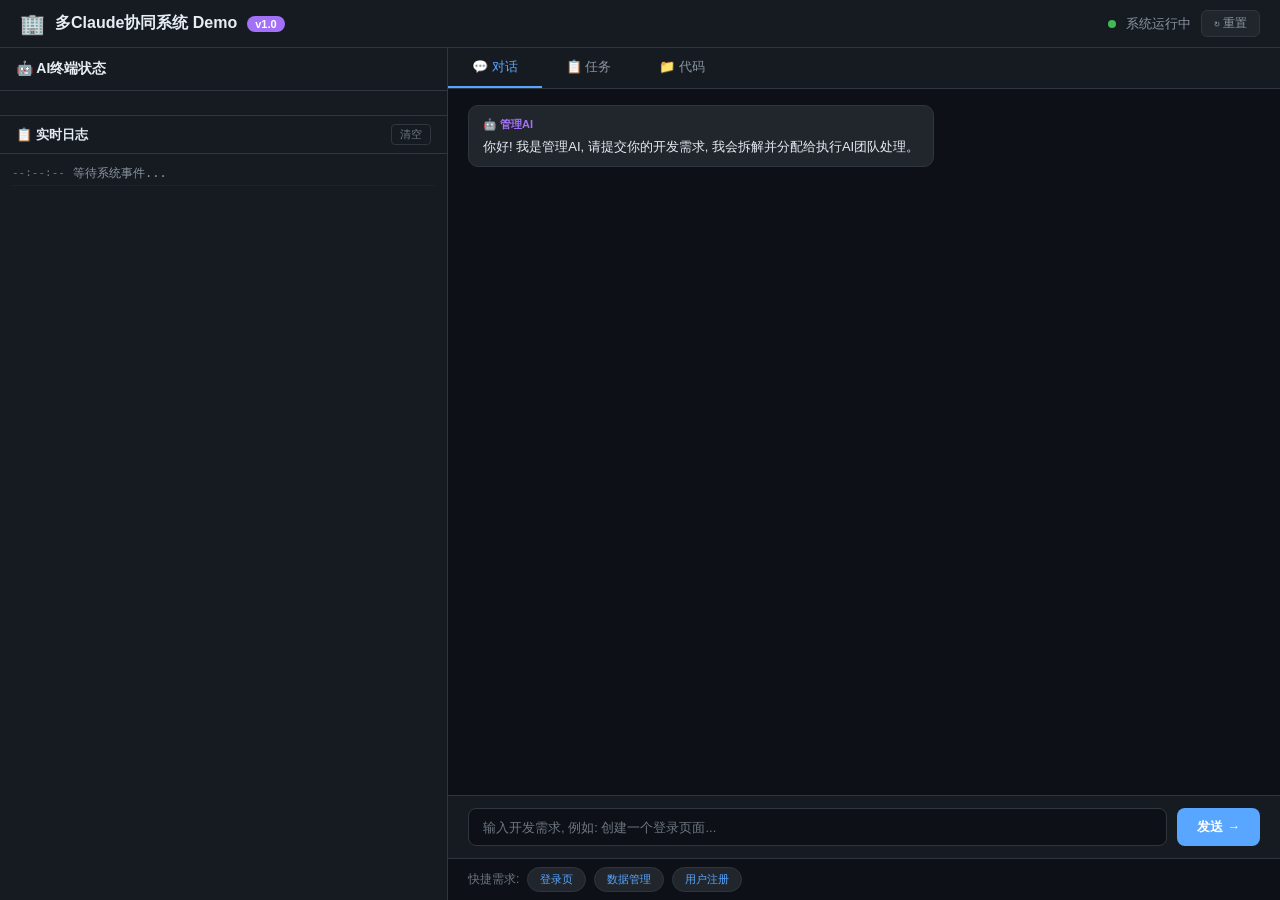
==== templates/index.html @ 0660a630 "Initial commit: ClaudeCompany project Co-Authored-By: Claude Opus 4.7 (1M context) <noreply@anthropi" ====
<!DOCTYPE html>
<html lang="zh-CN">
<head>
    <meta charset="UTF-8">
    <meta name="viewport" content="width=device-width, initial-scale=1.0">
    <title>多Claude协同系统 Demo</title>
    <link rel="stylesheet" href="/static/css/style.css">
</head>
<body>

<!-- ===== 顶部标题栏 ===== -->
<header class="topbar">
    <div class="topbar-title">
        <span class="logo-icon">🏢</span>
        <h1>多Claude协同系统 Demo</h1>
        <span class="badge">v1.0</span>
    </div>
    <div class="topbar-actions">
        <span class="status-dot" id="sysStatus"></span>
        <span id="sysStatusText">系统运行中</span>
        <button class="btn-reset" onclick="resetSystem()" title="重置系统">↻ 重置</button>
    </div>
</header>

<!-- ===== 主布局: 左面板(AI终端) + 右面板(交互区) ===== -->
<div class="main-container">

    <!-- ========== 左面板: AI终端状态 ========== -->
    <aside class="panel-left" id="panelLeft">
        <div class="panel-header">
            <h2>🤖 AI终端状态</h2>
        </div>

        <!-- AI状态卡片区 -->
        <div class="ai-cards" id="aiCards">
            <!-- 由JS动态渲染 -->
        </div>

        <!-- 实时日志区 -->
        <div class="log-section">
            <div class="log-header">
                <h3>📋 实时日志</h3>
                <button class="btn-clear" onclick="clearLogs()">清空</button>
            </div>
            <div class="log-stream" id="logStream">
                <div class="log-entry system">
                    <span class="log-time">--:--:--</span>
                    <span class="log-msg">等待系统事件...</span>
                </div>
            </div>
        </div>
    </aside>

    <!-- ========== 右面板: 人类交互区 ========== -->
    <main class="panel-right" id="panelRight">

        <!-- Tab导航 -->
        <nav class="tab-nav">
            <button class="tab-btn active" data-tab="chat">💬 对话</button>
            <button class="tab-btn" data-tab="tasks">📋 任务</button>
            <button class="tab-btn" data-tab="code">📁 代码</button>
        </nav>

        <!-- Tab: 对话 -->
        <section class="tab-content active" id="tab-chat">
            <div class="chat-messages" id="chatMessages">
                <div class="chat-msg manager">
                    <div class="msg-sender">🤖 管理AI</div>
                    <div class="msg-body">你好! 我是管理AI, 请提交你的开发需求, 我会拆解并分配给执行AI团队处理。</div>
                </div>
            </div>
            <div class="chat-input-area">
                <input type="text" id="chatInput"
                       placeholder="输入开发需求, 例如: 创建一个登录页面..."
                       onkeydown="if(event.key==='Enter')sendChat()">
                <button class="btn-send" onclick="sendChat()">发送 →</button>
            </div>
            <div class="quick-actions">
                <span>快捷需求:</span>
                <button onclick="quickTask('创建一个用户登录页面')">登录页</button>
                <button onclick="quickTask('开发数据管理列表页面和API接口')">数据管理</button>
                <button onclick="quickTask('构建用户注册功能前后端')">用户注册</button>
            </div>
        </section>

        <!-- Tab: 任务 -->
        <section class="tab-content" id="tab-tasks">
            <div class="task-list" id="taskList">
                <div class="task-empty">暂无任务, 请在对话中提交需求</div>
            </div>
        </section>

        <!-- Tab: 代码 -->
        <section class="tab-content" id="tab-code">
            <div class="code-layout">
                <div class="file-tree" id="fileTree">
                    <div class="file-tree-empty">暂无文件</div>
                </div>
                <div class="code-viewer" id="codeViewer">
                    <div class="code-placeholder">
                        <span class="code-icon">📄</span>
                        <p>选择左侧文件查看代码</p>
                    </div>
                </div>
            </div>
        </section>
    </main>
</div>

<script src="/static/js/app.js"></script>
</body>
</html>
---- static/css/style.css ----
/* ================================================================
   多Claude协同系统 Demo - 样式
   暗色终端主题, 两栏布局
   ================================================================ */

/* ---- CSS变量 ---- */
:root {
    --bg-primary: #0d1117;
    --bg-secondary: #161b22;
    --bg-tertiary: #21262d;
    --border: #30363d;
    --text-primary: #e6edf3;
    --text-secondary: #8b949e;
    --text-muted: #6e7681;
    --accent-green: #3fb950;
    --accent-blue: #58a6ff;
    --accent-yellow: #d2991d;
    --accent-red: #f85149;
    --accent-purple: #a371f7;
    --font-mono: 'Cascadia Code', 'Fira Code', 'JetBrains Mono', 'Consolas', monospace;
    --font-sans: -apple-system, BlinkMacSystemFont, 'Segoe UI', sans-serif;
}

/* ---- 全局重置 ---- */
* { margin: 0; padding: 0; box-sizing: border-box; }

body {
    font-family: var(--font-sans);
    background: var(--bg-primary);
    color: var(--text-primary);
    height: 100vh;
    overflow: hidden;
    display: flex;
    flex-direction: column;
}

/* ---- 顶部标题栏 ---- */
.topbar {
    display: flex;
    justify-content: space-between;
    align-items: center;
    padding: 0 20px;
    height: 48px;
    background: var(--bg-secondary);
    border-bottom: 1px solid var(--border);
    flex-shrink: 0;
}

.topbar-title {
    display: flex;
    align-items: center;
    gap: 10px;
}

.topbar-title h1 {
    font-size: 16px;
    font-weight: 600;
    color: var(--text-primary);
}

.logo-icon { font-size: 20px; }

.badge {
    font-size: 11px;
    padding: 2px 8px;
    border-radius: 10px;
    background: var(--accent-purple);
    color: white;
    font-weight: 600;
}

.topbar-actions {
    display: flex;
    align-items: center;
    gap: 10px;
    font-size: 13px;
    color: var(--text-secondary);
}

.status-dot {
    width: 8px; height: 8px;
    border-radius: 50%;
    background: var(--accent-green);
    animation: pulse 2s infinite;
}

@keyframes pulse {
    0%, 100% { opacity: 1; }
    50% { opacity: 0.4; }
}

.btn-reset {
    padding: 4px 12px;
    background: var(--bg-tertiary);
    color: var(--text-secondary);
    border: 1px solid var(--border);
    border-radius: 6px;
    cursor: pointer;
    font-size: 12px;
    transition: all 0.2s;
}
.btn-reset:hover { color: var(--accent-red); border-color: var(--accent-red); }

/* ---- 主布局 ---- */
.main-container {
    display: flex;
    flex: 1;
    overflow: hidden;
}

/* ---- 左面板: AI终端 ---- */
.panel-left {
    width: 35%;
    min-width: 380px;
    max-width: 480px;
    background: var(--bg-secondary);
    border-right: 1px solid var(--border);
    display: flex;
    flex-direction: column;
    overflow: hidden;
}

.panel-header {
    padding: 12px 16px;
    border-bottom: 1px solid var(--border);
}

.panel-header h2 {
    font-size: 14px;
    font-weight: 600;
    color: var(--text-primary);
}

/* AI状态卡片 */
.ai-cards {
    padding: 12px;
    display: flex;
    flex-direction: column;
    gap: 8px;
    flex-shrink: 0;
}

.ai-card {
    background: var(--bg-tertiary);
    border: 1px solid var(--border);
    border-radius: 8px;
    padding: 10px 12px;
    display: flex;
    align-items: center;
    gap: 10px;
    transition: border-color 0.3s;
}

.ai-card .ai-icon { font-size: 20px; flex-shrink: 0; }

.ai-card .ai-info { flex: 1; min-width: 0; }

.ai-card .ai-name {
    font-size: 13px;
    font-weight: 600;
    color: var(--text-primary);
}

.ai-card .ai-role {
    font-size: 11px;
    color: var(--text-muted);
}

.ai-card .ai-status-indicator {
    display: flex;
    align-items: center;
    gap: 6px;
    font-size: 11px;
    flex-shrink: 0;
}

.status-light {
    width: 8px; height: 8px;
    border-radius: 50%;
    background: var(--text-muted);
}

.status-light.idle { background: var(--text-muted); }
.status-light.thinking { background: var(--accent-yellow); animation: pulse 0.8s infinite; }
.status-light.coding { background: var(--accent-blue); animation: pulse 0.6s infinite; }
.status-light.monitoring { background: var(--accent-purple); animation: pulse 0.6s infinite; }
.status-light.assigning { background: var(--accent-purple); animation: pulse 0.5s infinite; }
.status-light.done { background: var(--accent-green); }
.status-light.error { background: var(--accent-red); }

.ai-card.manager { border-left: 3px solid var(--accent-purple); }
.ai-card.frontend { border-left: 3px solid var(--accent-blue); }
.ai-card.backend { border-left: 3px solid var(--accent-green); }
.ai-card.tester { border-left: 3px solid var(--accent-yellow); }

/* 日志区 */
.log-section {
    flex: 1;
    display: flex;
    flex-direction: column;
    overflow: hidden;
    border-top: 1px solid var(--border);
}

.log-header {
    display: flex;
    justify-content: space-between;
    align-items: center;
    padding: 8px 16px;
    border-bottom: 1px solid var(--border);
}

.log-header h3 { font-size: 13px; font-weight: 600; }

.btn-clear {
    font-size: 11px;
    padding: 2px 8px;
    background: transparent;
    color: var(--text-muted);
    border: 1px solid var(--border);
    border-radius: 4px;
    cursor: pointer;
}
.btn-clear:hover { color: var(--text-primary); }

.log-stream {
    flex: 1;
    overflow-y: auto;
    padding: 8px 12px;
    font-family: var(--font-mono);
    font-size: 12px;
    line-height: 1.6;
}

.log-entry {
    display: flex;
    gap: 8px;
    padding: 2px 0;
    border-bottom: 1px solid rgba(48, 54, 61, 0.3);
}

.log-time {
    color: var(--text-muted);
    flex-shrink: 0;
    font-size: 11px;
}

.log-ai {
    color: var(--accent-blue);
    flex-shrink: 0;
    font-weight: 600;
    min-width: 70px;
}

.log-msg {
    color: var(--text-secondary);
    word-break: break-all;
}

/* ---- 右面板: 交互区 ---- */
.panel-right {
    flex: 1;
    display: flex;
    flex-direction: column;
    overflow: hidden;
    background: var(--bg-primary);
}

/* Tab导航 */
.tab-nav {
    display: flex;
    border-bottom: 1px solid var(--border);
    background: var(--bg-secondary);
    flex-shrink: 0;
}

.tab-btn {
    padding: 10px 24px;
    background: transparent;
    color: var(--text-secondary);
    border: none;
    border-bottom: 2px solid transparent;
    cursor: pointer;
    font-size: 13px;
    font-weight: 500;
    transition: all 0.2s;
}

.tab-btn:hover { color: var(--text-primary); }

.tab-btn.active {
    color: var(--accent-blue);
    border-bottom-color: var(--accent-blue);
}

/* Tab内容 */
.tab-content {
    display: none;
    flex: 1;
    overflow: hidden;
}

.tab-content.active { display: flex; flex-direction: column; }

/* ---- 对话Tab ---- */
#tab-chat {
    display: none;
    flex-direction: column;
}

#tab-chat.active { display: flex; }

.chat-messages {
    flex: 1;
    overflow-y: auto;
    padding: 16px 20px;
    display: flex;
    flex-direction: column;
    gap: 12px;
}

.chat-msg {
    max-width: 80%;
    padding: 10px 14px;
    border-radius: 10px;
    line-height: 1.5;
}

.chat-msg.human {
    align-self: flex-end;
    background: var(--accent-blue);
    color: white;
}

.chat-msg.manager {
    align-self: flex-start;
    background: var(--bg-tertiary);
    border: 1px solid var(--border);
}

.msg-sender {
    font-size: 11px;
    font-weight: 600;
    margin-bottom: 4px;
    color: var(--accent-purple);
}

.chat-msg.human .msg-sender { color: rgba(255,255,255,0.7); }

.msg-body { font-size: 13px; }

.chat-input-area {
    display: flex;
    padding: 12px 20px;
    gap: 10px;
    border-top: 1px solid var(--border);
    background: var(--bg-secondary);
}

.chat-input-area input {
    flex: 1;
    padding: 10px 14px;
    background: var(--bg-primary);
    color: var(--text-primary);
    border: 1px solid var(--border);
    border-radius: 8px;
    font-size: 13px;
    outline: none;
    transition: border-color 0.2s;
}

.chat-input-area input:focus { border-color: var(--accent-blue); }

.chat-input-area input::placeholder { color: var(--text-muted); }

.btn-send {
    padding: 10px 20px;
    background: var(--accent-blue);
    color: white;
    border: none;
    border-radius: 8px;
    cursor: pointer;
    font-size: 13px;
    font-weight: 600;
    transition: opacity 0.2s;
}
.btn-send:hover { opacity: 0.85; }

.quick-actions {
    display: flex;
    align-items: center;
    gap: 8px;
    padding: 8px 20px;
    border-top: 1px solid var(--border);
    font-size: 12px;
    color: var(--text-muted);
    flex-wrap: wrap;
}

.quick-actions button {
    padding: 4px 12px;
    background: var(--bg-tertiary);
    color: var(--accent-blue);
    border: 1px solid var(--border);
    border-radius: 14px;
    cursor: pointer;
    font-size: 11px;
    transition: all 0.2s;
}
.quick-actions button:hover {
    background: var(--accent-blue);
    color: white;
    border-color: var(--accent-blue);
}

/* ---- 任务Tab ---- */
.task-list {
    flex: 1;
    overflow-y: auto;
    padding: 16px 20px;
}

.task-empty {
    text-align: center;
    color: var(--text-muted);
    padding: 60px 20px;
    font-size: 14px;
}

.task-card {
    background: var(--bg-tertiary);
    border: 1px solid var(--border);
    border-radius: 10px;
    padding: 16px;
    margin-bottom: 12px;
}

.task-card-header {
    display: flex;
    justify-content: space-between;
    align-items: flex-start;
    margin-bottom: 10px;
}

.task-card-title {
    font-size: 14px;
    font-weight: 600;
    color: var(--text-primary);
}

.task-badge {
    font-size: 10px;
    padding: 3px 10px;
    border-radius: 12px;
    font-weight: 600;
    flex-shrink: 0;
}

.badge-pending { background: rgba(210,153,29,0.2); color: var(--accent-yellow); }
.badge-in_progress { background: rgba(88,166,255,0.2); color: var(--accent-blue); }
.badge-done { background: rgba(63,185,80,0.2); color: var(--accent-green); }
.badge-pending_approval { background: rgba(163,113,247,0.2); color: var(--accent-purple); }
.badge-approved { background: rgba(63,185,80,0.3); color: var(--accent-green); }

.subtask-list {
    margin-top: 10px;
    padding-left: 16px;
    border-left: 2px solid var(--border);
}

.subtask-item {
    display: flex;
    align-items: center;
    gap: 8px;
    padding: 4px 0;
    font-size: 12px;
    color: var(--text-secondary);
}

.subtask-dot {
    width: 6px; height: 6px;
    border-radius: 50%;
    background: var(--text-muted);
    flex-shrink: 0;
}

.subtask-dot.done { background: var(--accent-green); }

.btn-approve {
    margin-top: 10px;
    padding: 8px 20px;
    background: var(--accent-green);
    color: white;
    border: none;
    border-radius: 6px;
    cursor: pointer;
    font-size: 12px;
    font-weight: 600;
    transition: opacity 0.2s;
}
.btn-approve:hover { opacity: 0.85; }

.btn-reject {
    margin-top: 10px;
    padding: 8px 20px;
    background: transparent;
    color: var(--accent-red);
    border: 1px solid var(--accent-red);
    border-radius: 6px;
    cursor: pointer;
    font-size: 12px;
    font-weight: 600;
    transition: all 0.2s;
}
.btn-reject:hover { background: var(--accent-red); color: white; }

.approval-panel {
    margin-top: 12px;
    padding: 12px;
    background: rgba(163,113,247,0.08);
    border: 1px solid rgba(163,113,247,0.2);
    border-radius: 8px;
}

.approval-summary {
    font-size: 12px;
    line-height: 1.5;
}

/* ---- 代码Tab ---- */
.code-layout {
    display: flex;
    flex: 1;
    overflow: hidden;
}

.file-tree {
    width: 220px;
    min-width: 180px;
    background: var(--bg-secondary);
    border-right: 1px solid var(--border);
    overflow-y: auto;
    padding: 12px;
}

.file-tree-empty {
    color: var(--text-muted);
    font-size: 13px;
    text-align: center;
    padding: 40px 0;
}

.file-tree-group {
    margin-bottom: 14px;
}

.file-tree-group-title {
    font-size: 11px;
    font-weight: 700;
    color: var(--text-muted);
    text-transform: uppercase;
    margin-bottom: 6px;
    padding: 2px 0;
}

.file-tree-item {
    padding: 5px 10px;
    font-size: 12px;
    font-family: var(--font-mono);
    color: var(--text-secondary);
    cursor: pointer;
    border-radius: 4px;
    transition: all 0.15s;
    white-space: nowrap;
    overflow: hidden;
    text-overflow: ellipsis;
}

.file-tree-item:hover { background: var(--bg-tertiary); color: var(--text-primary); }
.file-tree-item.active { background: rgba(88,166,255,0.15); color: var(--accent-blue); }

.code-viewer {
    flex: 1;
    overflow-y: auto;
    padding: 0;
}

.code-placeholder {
    display: flex;
    flex-direction: column;
    align-items: center;
    justify-content: center;
    height: 100%;
    color: var(--text-muted);
}

.code-icon { font-size: 40px; margin-bottom: 12px; }

.code-placeholder p { font-size: 14px; }

.code-header {
    display: flex;
    justify-content: space-between;
    align-items: center;
    padding: 8px 16px;
    background: var(--bg-secondary);
    border-bottom: 1px solid var(--border);
    position: sticky;
    top: 0;
    z-index: 1;
}

.code-filename {
    font-family: var(--font-mono);
    font-size: 12px;
    color: var(--accent-blue);
}

.code-lang {
    font-size: 10px;
    color: var(--text-muted);
    padding: 2px 8px;
    background: var(--bg-tertiary);
    border-radius: 4px;
}

.code-content {
    padding: 16px;
    font-family: var(--font-mono);
    font-size: 12px;
    line-height: 1.5;
    white-space: pre;
    color: var(--text-primary);
    counter-reset: line;
    overflow-x: auto;
}

.code-content .line {
    display: block;
    padding: 0 8px;
    min-height: 1.3em;
}

.code-content .line::before {
    counter-increment: line;
    content: counter(line);
    display: inline-block;
    width: 36px;
    color: var(--text-muted);
    text-align: right;
    margin-right: 16px;
    user-select: none;
    font-size: 11px;
}

.code-content .line:hover { background: rgba(88,166,255,0.08); }

/* ---- 滚动条样式 ---- */
::-webkit-scrollbar { width: 6px; height: 6px; }
::-webkit-scrollbar-track { background: transparent; }
::-webkit-scrollbar-thumb { background: var(--bg-tertiary); border-radius: 3px; }
::-webkit-scrollbar-thumb:hover { background: var(--border); }

/* ---- 响应式 ---- */
@media (max-width: 900px) {
    .main-container { flex-direction: column; }
    .panel-left { width: 100%; max-width: none; max-height: 45%; }
    .panel-right { max-height: 55%; }
    .file-tree { width: 150px; min-width: 140px; }
}
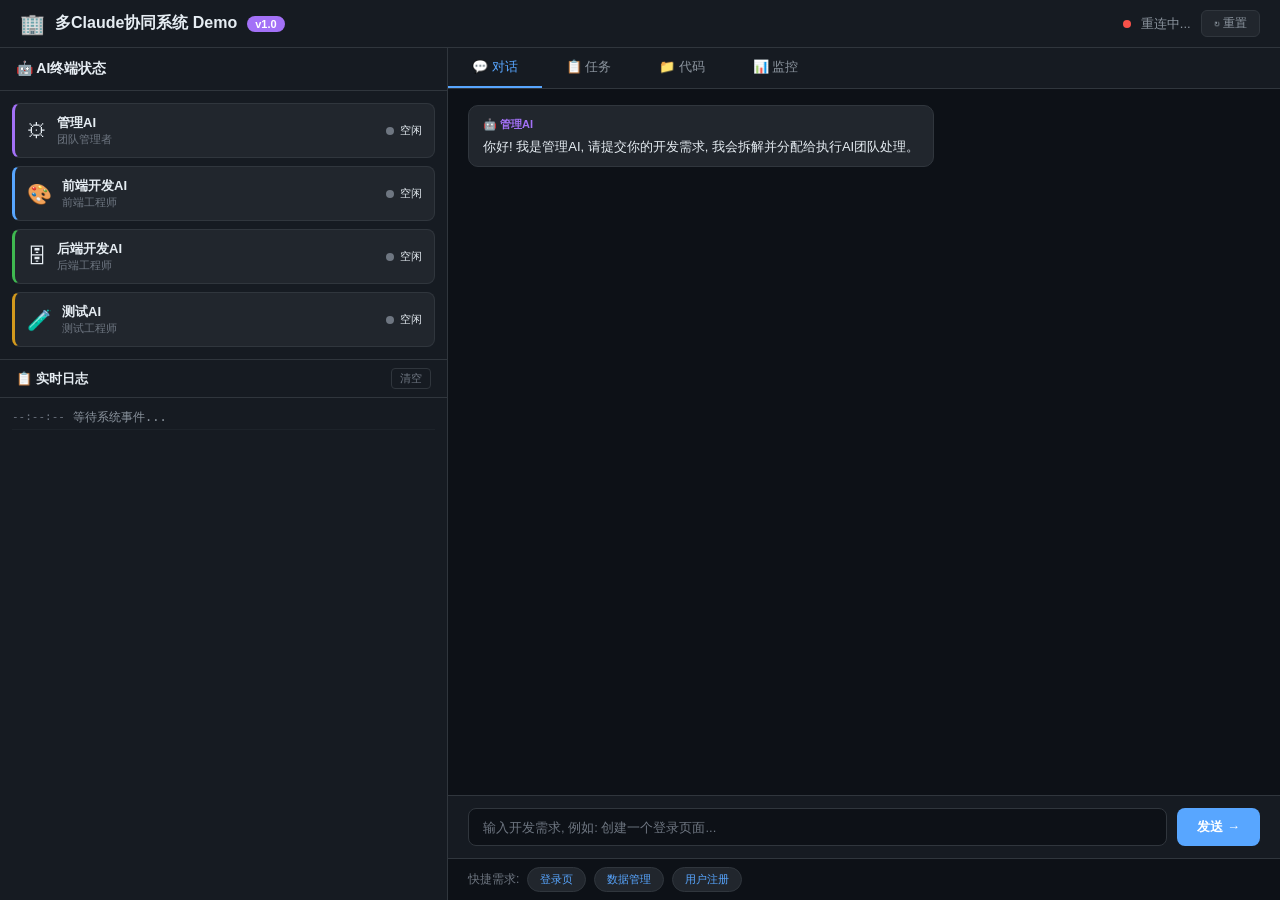
==== commit 578fc2a9: "Architecture refactoring: six-layer multi-AI team collaboration system Refactor from flat structure " ====
--- a/templates/index.html
+++ b/templates/index.html
@@ -59,6 +59,7 @@
             <button class="tab-btn active" data-tab="chat">💬 对话</button>
             <button class="tab-btn" data-tab="tasks">📋 任务</button>
             <button class="tab-btn" data-tab="code">📁 代码</button>
+            <button class="tab-btn" data-tab="monitor">📊 监控</button>
         </nav>
 
         <!-- Tab: 对话 -->
@@ -104,9 +105,57 @@
                 </div>
             </div>
         </section>
+
+        <!-- Tab: 监控 (运维仪表盘) -->
+        <section class="tab-content" id="tab-monitor">
+            <!-- 顶部: 系统概览指标卡 -->
+            <div style="padding:12px 16px;background:var(--bg-secondary);border-bottom:1px solid var(--border);">
+                <div class="metric-cards" id="overviewStats">
+                    <div class="metric-card"><div class="metric-label">加载中...</div></div>
+                </div>
+            </div>
+            <!-- 三栏监控面板 -->
+            <div style="display:flex;flex:1;overflow:hidden;">
+                <!-- 任务流水线 -->
+                <div style="flex:1;overflow-y:auto;padding:12px;border-right:1px solid var(--border);">
+                    <div class="monitor-panel-title">🔧 任务流水线 <span class="refresh-time" id="pipelineTime"></span></div>
+                    <div id="taskPipelinePanel" style="font-size:11px;color:var(--text-muted);">加载中...</div>
+                </div>
+                <!-- 错误日志 -->
+                <div style="flex:1;overflow-y:auto;padding:12px;border-right:1px solid var(--border);">
+                    <div class="monitor-panel-title">⚠ 错误日志 <span class="refresh-time" id="errorsTime"></span></div>
+                    <div id="errorsPanel" style="font-size:11px;color:var(--text-muted);">加载中...</div>
+                </div>
+                <!-- 工具统计 -->
+                <div style="flex:1;overflow-y:auto;padding:12px;">
+                    <div class="monitor-panel-title">🔧 工具统计 <span class="refresh-time" id="toolsTime"></span></div>
+                    <div id="toolLogsPanel" style="font-size:11px;color:var(--text-muted);">加载中...</div>
+                </div>
+            </div>
+        </section>
     </main>
 </div>
 
 <script src="/static/js/app.js"></script>
+
+<!-- ===== 角色详情弹窗 (点击AI卡片触发) ===== -->
+<div class="modal-overlay" id="modalOverlay">
+    <div class="modal-container">
+        <div class="modal-header">
+            <div class="modal-title" id="modalTitle">角色详情</div>
+            <button class="modal-close" onclick="closeRoleModal()">✕</button>
+        </div>
+        <nav class="modal-tabs">
+            <button class="modal-tab-btn active" data-mtab="config">⚙ 角色配置</button>
+            <button class="modal-tab-btn" data-mtab="memories">🧠 角色记忆</button>
+            <button class="modal-tab-btn" data-mtab="handbook">📖 人设手册</button>
+        </nav>
+        <div class="modal-body">
+            <div class="modal-tab-content active" id="modal-tab-config"></div>
+            <div class="modal-tab-content" id="modal-tab-memories"></div>
+            <div class="modal-tab-content" id="modal-tab-handbook"></div>
+        </div>
+    </div>
+</div>
 </body>
 </html>
--- a/static/css/style.css
+++ b/static/css/style.css
@@ -148,8 +148,21 @@
     display: flex;
     align-items: center;
     gap: 10px;
-    transition: border-color 0.3s;
-}
+    transition: all 0.2s;
+    cursor: pointer;
+    user-select: none;
+}
+
+.ai-card:hover {
+    border-color: var(--accent-blue);
+    background: rgba(88, 166, 255, 0.06);
+    transform: translateX(2px);
+}
+
+.ai-card.manager:hover { border-left-color: var(--accent-purple); }
+.ai-card.frontend:hover { border-left-color: var(--accent-blue); }
+.ai-card.backend:hover { border-left-color: var(--accent-green); }
+.ai-card.tester:hover { border-left-color: var(--accent-yellow); }
 
 .ai-card .ai-icon { font-size: 20px; flex-shrink: 0; }
 
@@ -655,6 +668,539 @@
 
 .code-content .line:hover { background: rgba(88,166,255,0.08); }
 
+/* ---- 角色详情弹窗 ---- */
+.modal-overlay {
+    position: fixed;
+    inset: 0;
+    background: rgba(0, 0, 0, 0.7);
+    z-index: 1000;
+    display: none;
+    align-items: center;
+    justify-content: center;
+}
+
+.modal-overlay.active {
+    display: flex;
+}
+
+.modal-container {
+    background: var(--bg-secondary);
+    border: 1px solid var(--border);
+    border-radius: 12px;
+    width: min(800px, 90vw);
+    max-height: 85vh;
+    display: flex;
+    flex-direction: column;
+    overflow: hidden;
+    box-shadow: 0 8px 32px rgba(0, 0, 0, 0.5);
+    animation: modalIn 0.15s ease-out;
+}
+
+@keyframes modalIn {
+    from { opacity: 0; transform: scale(0.95) translateY(-10px); }
+    to { opacity: 1; transform: scale(1) translateY(0); }
+}
+
+.modal-header {
+    display: flex;
+    justify-content: space-between;
+    align-items: center;
+    padding: 14px 20px;
+    border-bottom: 1px solid var(--border);
+    flex-shrink: 0;
+}
+
+.modal-title {
+    font-size: 15px;
+    font-weight: 600;
+    color: var(--text-primary);
+    display: flex;
+    align-items: center;
+    gap: 8px;
+}
+
+.modal-close {
+    background: transparent;
+    border: none;
+    color: var(--text-muted);
+    font-size: 20px;
+    cursor: pointer;
+    padding: 4px 10px;
+    border-radius: 4px;
+    transition: all 0.15s;
+    line-height: 1;
+}
+
+.modal-close:hover {
+    color: var(--accent-red);
+    background: rgba(248, 81, 73, 0.1);
+}
+
+.modal-tabs {
+    display: flex;
+    border-bottom: 1px solid var(--border);
+    flex-shrink: 0;
+    background: var(--bg-secondary);
+}
+
+.modal-tab-btn {
+    padding: 9px 20px;
+    background: transparent;
+    color: var(--text-secondary);
+    border: none;
+    border-bottom: 2px solid transparent;
+    cursor: pointer;
+    font-size: 12px;
+    font-weight: 500;
+    transition: all 0.2s;
+}
+
+.modal-tab-btn:hover {
+    color: var(--text-primary);
+}
+
+.modal-tab-btn.active {
+    color: var(--accent-blue);
+    border-bottom-color: var(--accent-blue);
+}
+
+.modal-body {
+    flex: 1;
+    overflow-y: auto;
+}
+
+.modal-tab-content {
+    display: none;
+    padding: 16px 20px;
+    font-size: 13px;
+    line-height: 1.6;
+}
+
+.modal-tab-content.active {
+    display: block;
+}
+
+/* 弹窗内-角色配置 */
+.config-field {
+    margin-bottom: 12px;
+}
+
+.config-label {
+    font-size: 10px;
+    font-weight: 700;
+    color: var(--text-muted);
+    text-transform: uppercase;
+    letter-spacing: 0.5px;
+    margin-bottom: 3px;
+}
+
+.config-value {
+    color: var(--text-primary);
+    font-size: 13px;
+}
+
+.config-tool-tag {
+    display: inline-block;
+    padding: 2px 8px;
+    background: rgba(88, 166, 255, 0.12);
+    color: var(--accent-blue);
+    border-radius: 4px;
+    font-size: 11px;
+    margin: 2px 4px 2px 0;
+}
+
+.config-bool-yes {
+    color: var(--accent-green);
+    font-weight: 600;
+}
+
+.config-bool-no {
+    color: var(--text-muted);
+}
+
+/* 弹窗内-人设手册 */
+.handbook-content {
+    font-family: var(--font-mono);
+    font-size: 12px;
+    line-height: 1.6;
+    white-space: pre-wrap;
+    color: var(--text-primary);
+}
+
+.handbook-empty {
+    color: var(--text-muted);
+    text-align: center;
+    padding: 40px 20px;
+}
+
+/* 弹窗内-表单控件 */
+.modal-form-group {
+    margin-bottom: 10px;
+}
+
+.modal-form-label {
+    font-size: 10px;
+    font-weight: 700;
+    color: var(--text-muted);
+    text-transform: uppercase;
+    letter-spacing: 0.5px;
+    margin-bottom: 3px;
+    display: block;
+}
+
+.modal-textarea {
+    width: 100%;
+    background: var(--bg-primary);
+    color: var(--text-primary);
+    border: 1px solid var(--border);
+    border-radius: 4px;
+    padding: 8px 10px;
+    font-size: 12px;
+    font-family: var(--font-mono);
+    line-height: 1.5;
+    resize: vertical;
+    outline: none;
+    transition: border-color 0.2s;
+}
+
+.modal-textarea:focus {
+    border-color: var(--accent-blue);
+}
+
+.modal-textarea.small {
+    min-height: 60px;
+}
+
+.modal-textarea.large {
+    min-height: 200px;
+    flex: 1;
+}
+
+.modal-input {
+    width: 100%;
+    background: var(--bg-primary);
+    color: var(--text-primary);
+    border: 1px solid var(--border);
+    border-radius: 4px;
+    padding: 6px 10px;
+    font-size: 12px;
+    outline: none;
+    transition: border-color 0.2s;
+}
+
+.modal-input:focus {
+    border-color: var(--accent-blue);
+}
+
+.modal-input.short {
+    width: 80px;
+}
+
+.modal-checkbox {
+    accent-color: var(--accent-blue);
+    margin-right: 6px;
+    vertical-align: middle;
+}
+
+.modal-checkbox-label {
+    font-size: 12px;
+    color: var(--text-primary);
+    vertical-align: middle;
+    margin-right: 16px;
+}
+
+.modal-tools-grid {
+    display: flex;
+    flex-wrap: wrap;
+    gap: 6px;
+}
+
+.modal-tool-checkbox-item {
+    display: flex;
+    align-items: center;
+    gap: 4px;
+    background: var(--bg-primary);
+    border: 1px solid var(--border);
+    border-radius: 4px;
+    padding: 4px 8px;
+    font-size: 11px;
+    cursor: pointer;
+    transition: all 0.15s;
+}
+
+.modal-tool-checkbox-item:hover {
+    border-color: var(--accent-blue);
+}
+
+.modal-tool-checkbox-item.checked {
+    border-color: var(--accent-blue);
+    background: rgba(88, 166, 255, 0.08);
+}
+
+.modal-tool-category {
+    font-size: 9px;
+    color: var(--text-muted);
+    margin-left: 4px;
+}
+
+.modal-actions {
+    display: flex;
+    justify-content: flex-end;
+    gap: 8px;
+    padding-top: 10px;
+    border-top: 1px solid var(--border);
+    margin-top: 10px;
+}
+
+.btn-save {
+    padding: 6px 16px;
+    background: var(--accent-blue);
+    color: white;
+    border: none;
+    border-radius: 6px;
+    cursor: pointer;
+    font-size: 12px;
+    font-weight: 600;
+    transition: opacity 0.15s;
+}
+
+.btn-save:hover {
+    opacity: 0.85;
+}
+
+.btn-danger-sm {
+    padding: 4px 10px;
+    background: transparent;
+    color: var(--accent-red);
+    border: 1px solid var(--accent-red);
+    border-radius: 4px;
+    cursor: pointer;
+    font-size: 10px;
+    transition: all 0.15s;
+}
+
+.btn-danger-sm:hover {
+    background: var(--accent-red);
+    color: white;
+}
+
+.btn-add {
+    padding: 4px 12px;
+    background: var(--accent-green);
+    color: white;
+    border: none;
+    border-radius: 4px;
+    cursor: pointer;
+    font-size: 11px;
+    font-weight: 600;
+    transition: opacity 0.15s;
+    white-space: nowrap;
+}
+
+.btn-add:hover {
+    opacity: 0.85;
+}
+
+.modal-memory-add-row {
+    display: flex;
+    gap: 6px;
+    margin-bottom: 10px;
+    align-items: center;
+    flex-wrap: wrap;
+}
+
+.modal-select {
+    background: var(--bg-primary);
+    color: var(--text-primary);
+    border: 1px solid var(--border);
+    border-radius: 4px;
+    padding: 4px 6px;
+    font-size: 11px;
+    outline: none;
+}
+
+.modal-select:focus {
+    border-color: var(--accent-blue);
+}
+
+.modal-save-hint {
+    font-size: 10px;
+    color: var(--accent-green);
+    margin-left: 8px;
+    opacity: 0;
+    transition: opacity 0.3s;
+}
+
+.modal-save-hint.show {
+    opacity: 1;
+}
+
+/* ---- 监控仪表盘 ---- */
+.metric-cards {
+    display: flex;
+    gap: 10px;
+    flex-wrap: wrap;
+}
+
+.metric-card {
+    background: var(--bg-tertiary);
+    border: 1px solid var(--border);
+    border-radius: 8px;
+    padding: 10px 14px;
+    min-width: 90px;
+    flex: 1;
+}
+
+.metric-label {
+    font-size: 10px;
+    color: var(--text-muted);
+    text-transform: uppercase;
+    letter-spacing: 0.3px;
+    margin-bottom: 4px;
+}
+
+.metric-value {
+    font-size: 20px;
+    font-weight: 700;
+    color: var(--text-primary);
+}
+
+.metric-card.accent-blue .metric-value { color: var(--accent-blue); }
+.metric-card.accent-green .metric-value { color: var(--accent-green); }
+.metric-card.accent-red .metric-value { color: var(--accent-red); }
+.metric-card.accent-yellow .metric-value { color: var(--accent-yellow); }
+.metric-card.accent-purple .metric-value { color: var(--accent-purple); }
+
+/* 任务流水线 */
+.pipeline-role {
+    background: var(--bg-tertiary);
+    border: 1px solid var(--border);
+    border-radius: 6px;
+    padding: 10px;
+    margin-bottom: 8px;
+}
+
+.pipeline-role-header {
+    display: flex;
+    align-items: center;
+    gap: 6px;
+    margin-bottom: 6px;
+    font-size: 12px;
+    font-weight: 600;
+    color: var(--text-primary);
+}
+
+.pipeline-badges {
+    display: flex;
+    gap: 6px;
+    flex-wrap: wrap;
+}
+
+.pipeline-badge {
+    font-size: 10px;
+    padding: 2px 8px;
+    border-radius: 10px;
+    font-weight: 600;
+    white-space: nowrap;
+}
+
+.pipeline-badge.active {
+    background: rgba(88, 166, 255, 0.15);
+    color: var(--accent-blue);
+}
+
+.pipeline-badge.completed {
+    background: rgba(63, 185, 80, 0.15);
+    color: var(--accent-green);
+}
+
+.pipeline-badge.pending {
+    background: rgba(163, 113, 247, 0.15);
+    color: var(--accent-purple);
+}
+
+.pipeline-badge.error {
+    background: rgba(248, 81, 73, 0.15);
+    color: var(--accent-red);
+}
+
+.pipeline-summary {
+    font-size: 11px;
+    color: var(--text-muted);
+    padding: 6px 0;
+    margin-bottom: 8px;
+    border-bottom: 1px solid var(--border);
+}
+
+/* 错误日志条目 */
+.error-entry {
+    background: var(--bg-tertiary);
+    border-left: 3px solid var(--accent-red);
+    padding: 8px 10px;
+    margin-bottom: 6px;
+    border-radius: 0 4px 4px 0;
+    font-size: 11px;
+}
+
+.error-source {
+    color: var(--accent-red);
+    font-weight: 600;
+}
+
+.error-time {
+    color: var(--text-muted);
+    font-size: 10px;
+    margin-left: 6px;
+}
+
+.error-msg {
+    color: var(--text-secondary);
+    margin-top: 3px;
+    word-break: break-all;
+    line-height: 1.4;
+}
+
+.error-empty {
+    color: var(--text-muted);
+    text-align: center;
+    padding: 30px 10px;
+    font-size: 12px;
+}
+
+/* 监控面板通用 */
+.monitor-panel-title {
+    font-size: 12px;
+    font-weight: 600;
+    margin-bottom: 8px;
+    display: flex;
+    align-items: center;
+    gap: 6px;
+    flex-shrink: 0;
+}
+
+.monitor-panel-title .refresh-time {
+    font-size: 10px;
+    color: var(--text-muted);
+    font-weight: 400;
+    margin-left: auto;
+}
+
+.btn-refresh {
+    font-size: 10px;
+    padding: 2px 8px;
+    background: var(--bg-tertiary);
+    color: var(--accent-blue);
+    border: 1px solid var(--border);
+    border-radius: 4px;
+    cursor: pointer;
+    transition: all 0.15s;
+}
+
+.btn-refresh:hover {
+    background: var(--accent-blue);
+    color: white;
+}
+
 /* ---- 滚动条样式 ---- */
 ::-webkit-scrollbar { width: 6px; height: 6px; }
 ::-webkit-scrollbar-track { background: transparent; }
